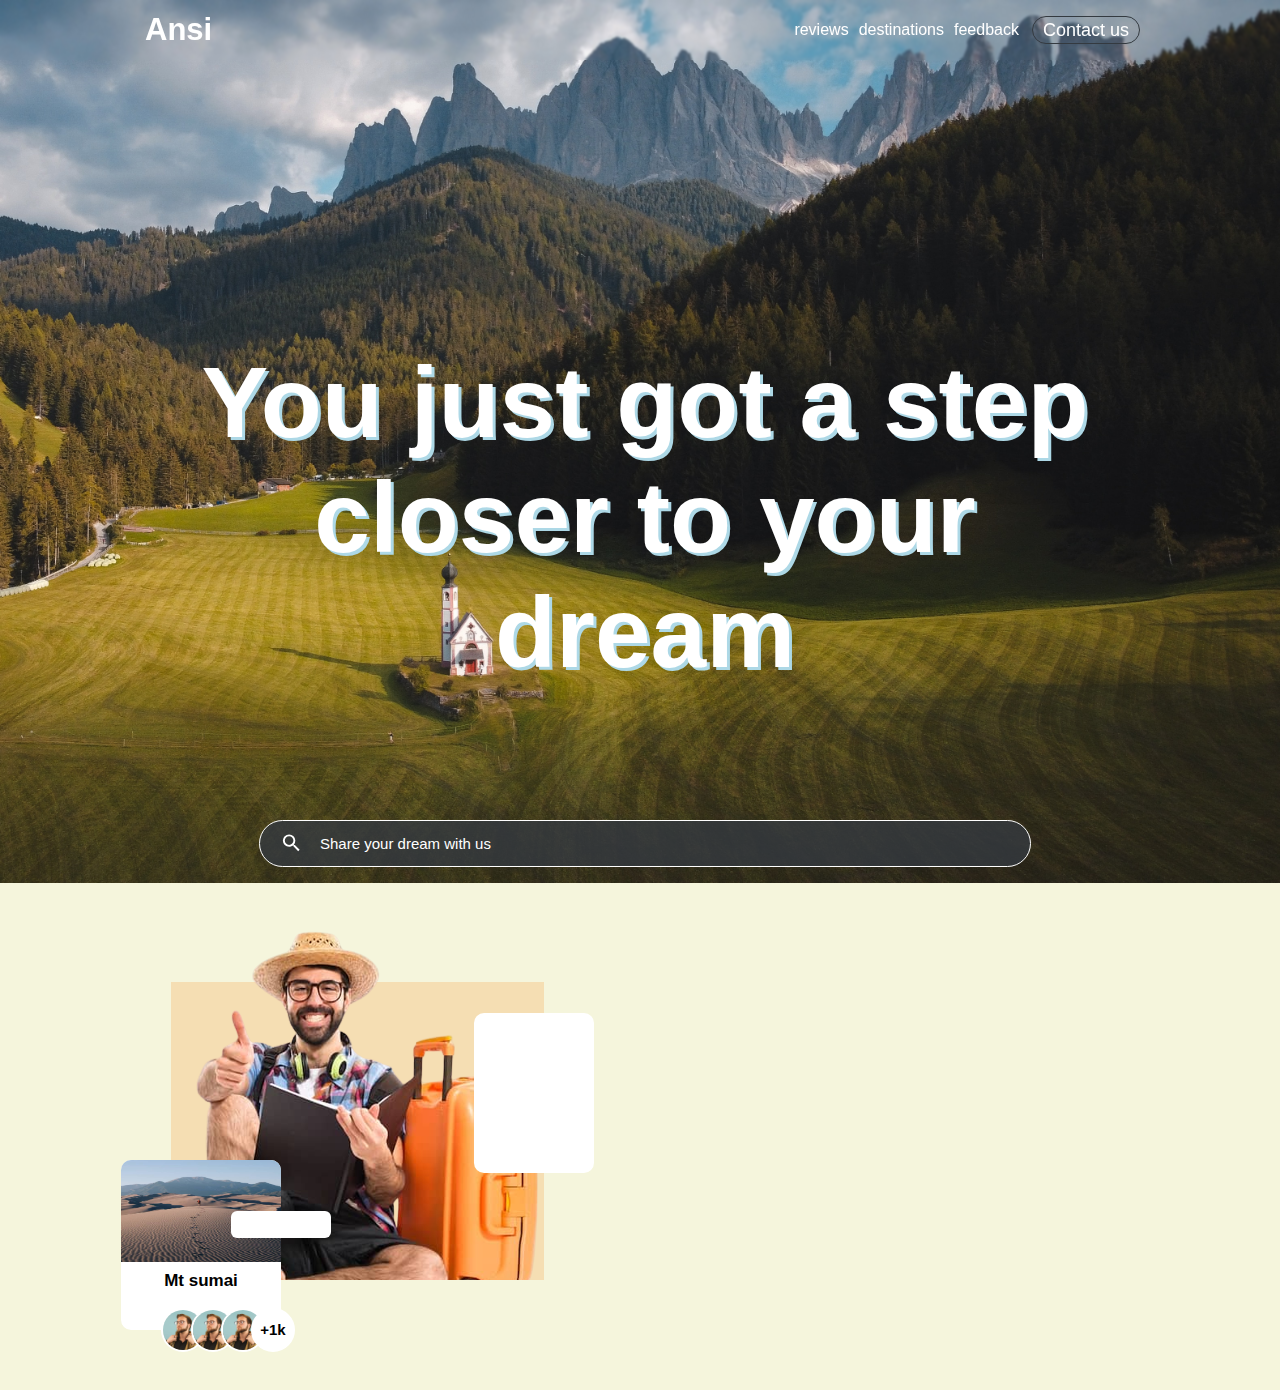
==== Template3/index.html @ cf10e650 "started a templates repo" ====
<!DOCTYPE html>
<html lang="en">
<head>
    <meta charset="UTF-8">
    <meta name="viewport" content="width=device-width, initial-scale=1.0">
    <link rel="stylesheet" href="style.css">
    <title>Template3</title>
</head>
<body>
    <nav>
        <div class="nav">
            <span>Ansi</span>
            <span>reviews</span>
            <span>destinations</span>
            <span>feedback</span>
            <div class="contact-us">
                <span>Contact us</span>
            </div>
        </div>
    </nav>
    <main class="main1">
        <div class="main">
            <img src="images/eleonora-gaini-0r3HJ7Gclxs-unsplash.jpg" alt="" class="bg">
            <div class="search-bar">
            <span class="head-text">You just got a step closer to your dream</span>
                <div class="box">
                    <div class="box1">
                        <img src="images/IMG-20230928-WA0027.jpg" alt="">
                        <div class="span">
                            <span>Sea Trip</span>
                            <div class="plan-trip"><span>Plan a trip</span></div>
                        </div>
                    </div>
                    <div class="box1">
                        <img src="images/IMG-20230928-WA0026.jpg" alt="">
                        <div class="span">
                            <span>Plane Trip</span>
                            <div class="plan-trip"><span>Plan a trip</span></div>
                        </div>
                    </div>
                    <div class="box1">
                        <img src="images/road.jpg" alt="">
                        <div class="span">
                            <span>Road Trip</span>
                            <div class="plan-trip"><span>Plan a trip</span></div>
                        </div>
                    </div>
                    <div class="box2"></div>
                </div>
                <div class="search">
                    <input type="text" placeholder="Share your dream with us">
                    <img src="images/icon_search.svg" alt="search">
                </div>
                
            </div>
        </div>
    </main>
    <main class="main2">
        <section>
            <div class="man-i">
                <div class="location"></div>
                <div class="support">
                    <img src="images/IMG-20230928-WA0019.jpg" alt="">
                    <div class="tag">
                        <div class="loca"></div>
                        <span class="tag-title">Mt sumai</span>
                        <div class="real-tags">
                            <div>
                                <img src="images/team-3.jpg" alt="">
                                <img src="images/team-3.jpg" alt="">
                                <img src="images/team-3.jpg" alt="">
                                <span>+1k</span>
                            </div>
                        </div>
                    </div>
                </div>
                <img src="images/IMG-20230928-WA0028-removebg-preview.png" alt="">
            </div>
        </section>
        <section></section>
    </main>
    <main class="main3">
        <div class="pic1"></div>
        <div class="other-loca"></div>
    </main>
    <script>
    </script>
</body>
</html>
---- Template3/style.css ----
:root{
    --coral: coral;
}
::-webkit-scrollbar{
    display: none;
}
body{
    max-width: 100vw;
    padding: 0;
    overflow-x: hidden;
    display: flex;
    flex-direction: column;
    margin: 0;
}
nav{
    padding-block: 10px;
    width: 100vw;
    position: fixed;
    top: 0;
    left: 0;
    z-index: 1;
    height: 40px;
    display: flex;
    justify-content: center;
    backdrop-filter: blur(1px);
}
.nav{
    width: calc(100% - 30px);
    padding-left: 15px;
    padding-right: 15px;
    max-width: 1000px;
    display: flex;
    align-items: center;
}
.nav > span:first-child{
    font-family: 'Franklin Gothic Medium', 'Arial Narrow', Arial, sans-serif;
    color: White;
    font-size: 31px;
    font-weight: 600;
    cursor: context-menu;
    margin-right: auto;
    text-decoration: none;
}
.nav > span:first-child:hover{
    text-decoration: none;
}
.contact-us{
    margin-left: 8px;
    display: flex;
    border-radius: 20px;
    padding-top: 2.5px;
    padding-bottom: 2.5px;
    padding-left: 10px;
    padding-right: 10px;
    align-items: center;
    color: white;
    cursor: pointer;
    backdrop-filter: blur(1px);
    border: 1px solid #343a40;
}
.contact-us:hover{
    background-color: #343a40;
    box-shadow: 1px 1px #343a40;
    transform: scale(1.1);
    transition: 1s;
    margin-left: 10px;
}
.contact-us span{
    font-family: 'Segoe UI', Tahoma, Geneva, Verdana, sans-serif;
    font-size: 18px;
    font-weight: 500;
}
.nav > span{
    color: white;
    font-family: 'Franklin Gothic Medium', 'Arial Narrow', Arial, sans-serif;
    color: White;
    font-size: 16px;
    margin: 5px;
    cursor: pointer;
    position: relative;
}
.main{
    width: 100vw;
    padding: 0;
    max-height: 100vh;
    overflow: hidden;
    position: relative;
}
.main1{
    background-color: beige;
}
.bg{
    width: 100%;
    height: auto;
}
.head-text{
   margin-bottom: 50px;
   /* margin-bottom: 50px; */
   font-family: 'Franklin Gothic Medium', 'Arial Narrow', Arial, sans-serif;
   font-size: 100px;
   /* font-size: 55px; */
   font-weight: 600;
   color: white;
   text-align: center;
   width: 70vw;
   text-shadow: 3px 3px lightblue;
   cursor: context-menu;
}
.search-bar{
    width: calc(100vw - 40px);
    max-width: 770px;
    position: absolute;
    bottom: 20px;
    left: 50%;
    transform: translateX(-50%);
    display: flex;
    flex-direction: column;
    gap: 40px;
    padding-left: 10px;
    align-items: center;
}
.search{
    position: relative;
    display: flex;
    align-items: center;
    justify-content: center;
    width: 100%;
    max-width: 770px;
    height: 45px;
    background-color: rgba(52, 58, 64, 0.8); 
    border: 1px solid white;
    border-radius: 30px;
}
.search input{
    width: calc(100% - 60px);
    border-radius: 30px;
    background-color: unset;
    color: white;
    height: 90%;
    outline: none;
    border: none;
    font-size: 15px;
    padding-inline-start: 60px;
    font-family: 'Segoe UI', Tahoma, Geneva, Verdana, sans-serif;
}
.search input::placeholder{
    color: white;
}
.search img{
    position: absolute;
    top: 50%;
    transform: translateY(-50%);
    left: 20px;
    width: 23px
}
.box{
    width: fit-content;
    height: 0px;
    border-radius: 10px;
    display: flex;
    overflow: hidden;
}
.box1{
    position: relative;
    overflow: hidden;
    margin-left: 20px;
    height: 220px;
    width: 220px;
    background-color: white;
    box-shadow: 1px #343a40;
    border-radius: inherit;
}
.span{
    position: absolute;
    top: 100%;
    left: 0;
    height: calc(25% - 20px);
    width: calc(100% - 20px);
    background-color: white;
    display: flex;
    align-items: center;
    padding: 10px;
    border-bottom-left-radius: 10px;
    border-bottom-right-radius: 10px;
}
.span > span{
    font-family: 'Lucida Sans', 'Lucida Sans Regular', 'Lucida Grande', 'Lucida Sans Unicode', Geneva, Verdana, sans-serif;
    color: black;
    font-size: 17px;
    font-weight: 600;
    margin-right: auto;
    cursor: pointer;
}
.plan-trip{
    height: 25px;
    padding: 5px;
    padding-left: 10px;
    padding-right: 10px;
    background-color: orange;
    border-radius: 17px;
    display: flex;
    align-items: center;
    cursor: pointer;
}
.plan-trip > span{
    font-family: 'Lucida Sans', 'Lucida Sans Regular', 'Lucida Grande', 'Lucida Sans Unicode', Geneva, Verdana, sans-serif;
    font-size: 13px;
    color: #343a40;
}
.box1:hover img{
    transition: 1s all;
    transform: scale(1.3);
}
.box1:hover .span{
    transition: 1s all;
    top: 75%;
}
.box1:first-child{
    margin-left: 0px;
}
.box1:last-child{
    margin-right: 20px;
}
.box1 img{
    width: 100%;
    height: 100%;
    border-radius: inherit;
}
.main2{
    width: calc(100% - 40px);
    height: fit-content;
    padding: 20px;
    display: flex;
    gap: 20px;
    background-color: beige;
}
.main2 section:first-child{
    width: 50%;
    display: flex;
    align-items: center;
    justify-content: center;
    position: relative;
    height: fit-content;
}
.location{
    position: absolute;
    width: 120px;
    height: 160px;
    background-color: white;
    top: 50%;
    transform: translateY(-50%);
    right: -50px;
    border-radius: 10px;
}
.support{
    position: absolute;
    width: 160px;
    height: 170px;
    background-color: white;
    bottom: -50px;
    left: -50px;
    border-radius: 10px;
}
.man-i{
    margin-bottom: 90px;
    margin-left: 55px;
    position: relative;
    width: fit-content;
    background-image: linear-gradient(180deg, beige 20%, wheat 20%);
    height: fit-content;
    display: flex;
    flex-direction: column;
}
.loca{
    position: absolute;
    top: -55px;
    right: -50px;
    width: 100px;
    height: 27px;
    background-color: white;
    border-radius: 6px;
}
.support img{
    height: 60%;
    width: 100%;
    border-top-left-radius: 10px;
    border-top-right-radius: 10px;
}
.tag{
    display: flex;
    align-items: start;
    justify-content: center;
    position: relative;
    height: 40%;
    border-bottom-left-radius: 10px;
    border-bottom-right-radius: 10px;
}
.tag-title{
    font-family: Arial, Helvetica, sans-serif;
    font-size: 17px;
    font-weight: 600;
    margin-top: 5px;
    color: black;
}
.real-tags{
    position: absolute;
    bottom: -50%;
    width: 140px;
    left: 40px;
    height: 40px;
    transform: translateY(-50%);
}
.real-tags > div{
    display: flex;
    position: relative;
}
.real-tags > div img{
    border: 2px solid white;
    height: 40px;
    width: 40px;
    border-radius: 50%;
}
.real-tags > div img:nth-child(2){
    position: absolute;
    top: 0;
    left: 30px;
}
.real-tags > div img:nth-child(3){
    position: absolute;
    top: 0;
    left: 60px;
}
.real-tags > div span{
    display: flex;
    align-items: center;
    justify-content: center;
    position: absolute;
    top: 0;
    left: 90px;
    background-color: white;
    color: black;
    font-family: 'Lucida Sans', 'Lucida Sans Regular', 'Lucida Grande', 'Lucida Sans Unicode', Geneva, Verdana, sans-serif;
    font-size: 15px;
    font-weight: 900;
    width: 40px;
    height: 40px;
    border-radius: 50%;
    border: 2px solid white;
}
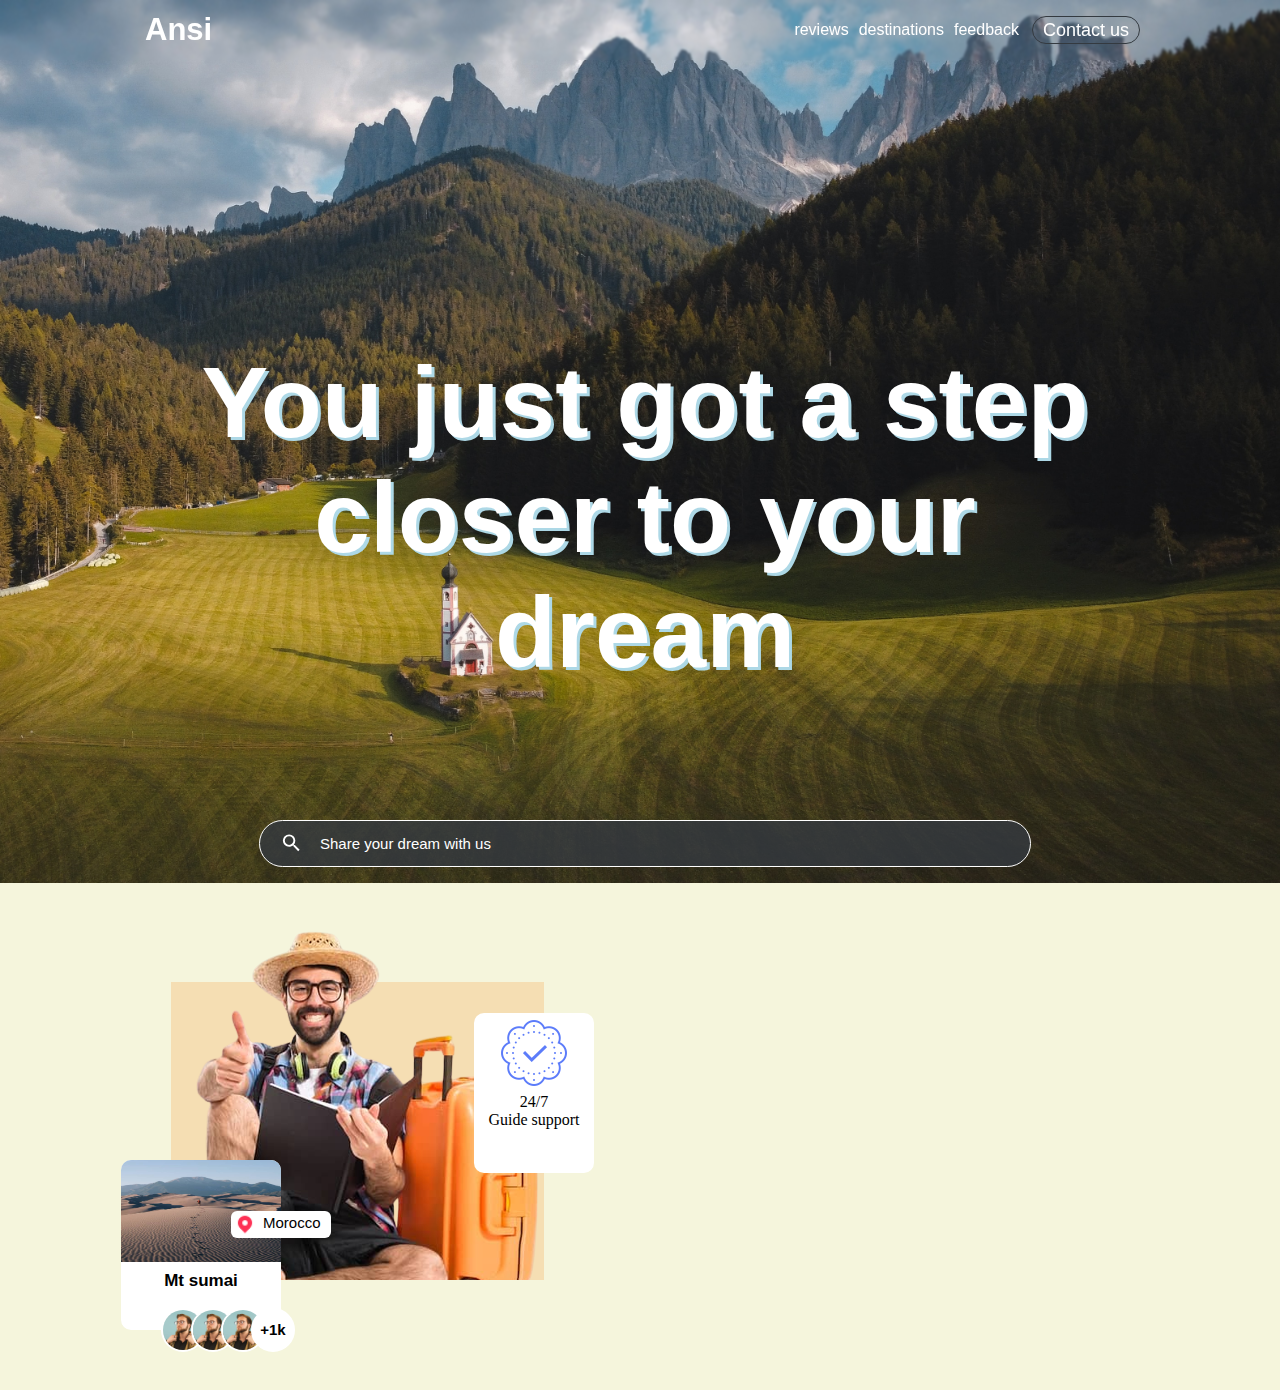
==== commit b909597f: "slight changes" ====
--- a/Template3/index.html
+++ b/Template3/index.html
@@ -58,11 +58,18 @@
     <main class="main2">
         <section>
             <div class="man-i">
-                <div class="location"></div>
+                <div class="location">
+                    <img src="images/icons8-verified-account-80.png" alt="">
+                    <span>24/7</span>
+                    <span>Guide support</span>
+                </div>
                 <div class="support">
                     <img src="images/IMG-20230928-WA0019.jpg" alt="">
                     <div class="tag">
-                        <div class="loca"></div>
+                        <div class="loca">
+                            <img src="images/icons8-location-16.png" alt="">
+                            <span>Morocco</span>
+                        </div>
                         <span class="tag-title">Mt sumai</span>
                         <div class="real-tags">
                             <div>
--- a/Template3/style.css
+++ b/Template3/style.css
@@ -251,6 +251,17 @@
     transform: translateY(-50%);
     right: -50px;
     border-radius: 10px;
+    display: flex;
+    align-items: center;
+    flex-direction: column;
+}
+.location img{
+    width: 80px;
+}
+.location span:first-child{
+    font-family: 'Franklin Gothic Medium', 'Arial Narrow', Arial, sans-serif;
+    font-size: 21px;
+    color: black; 
 }
 .support{
     position: absolute;
@@ -279,8 +290,23 @@
     height: 27px;
     background-color: white;
     border-radius: 6px;
-}
-.support img{
+    display: flex;
+    align-items: center;
+    gap: 5px;
+}
+.loca img{
+    height: 25px;
+    width: auto;
+    transform: scale(0.7);
+    margin-left: 2px;
+}
+.loca span{
+    margin-bottom: 2.5px;
+    font-family: 'Segoe UI', Tahoma, Geneva, Verdana, sans-serif;
+    font-size: 15px;
+    font-weight: 500;
+}
+.support > img{
     height: 60%;
     width: 100%;
     border-top-left-radius: 10px;
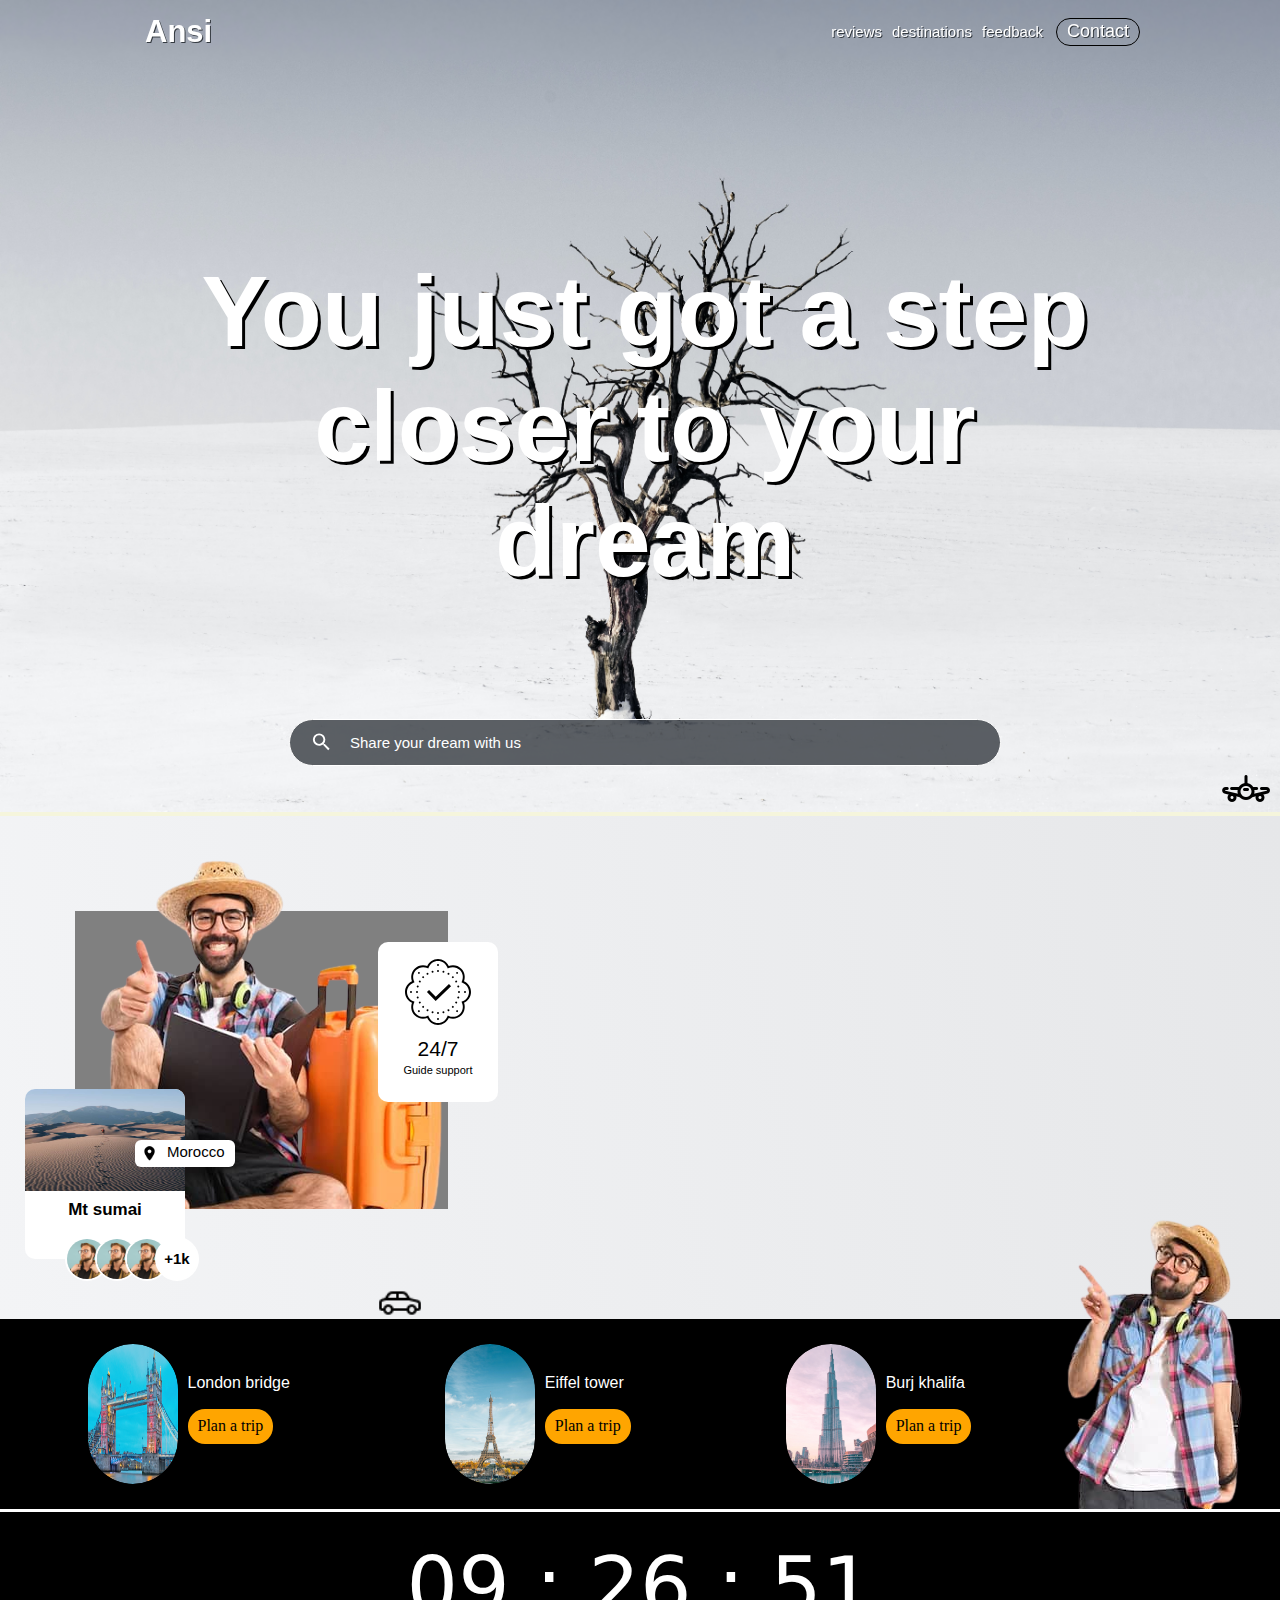
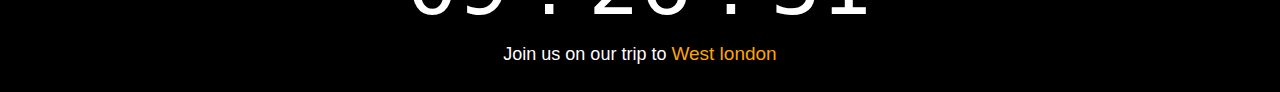
==== commit 37bdd066: "imported essential images" ====
--- a/Template3/index.html
+++ b/Template3/index.html
@@ -10,39 +10,42 @@
     <nav>
         <div class="nav">
             <span>Ansi</span>
+            <div class="search2">
+                <input type="text" placeholder="Share your dream with us">
+                <div class="send">
+                    <img src="images/icon_search.svg" alt="">
+                </div>
+            </div>
             <span>reviews</span>
             <span>destinations</span>
             <span>feedback</span>
             <div class="contact-us">
-                <span>Contact us</span>
+                <span>Contact</span>
             </div>
         </div>
     </nav>
     <main class="main1">
         <div class="main">
-            <img src="images/eleonora-gaini-0r3HJ7Gclxs-unsplash.jpg" alt="" class="bg">
+            <img src="images/michal-zych-qV8VSz-zgkE-unsplash.jpg" alt="" class="bg">
             <div class="search-bar">
             <span class="head-text">You just got a step closer to your dream</span>
                 <div class="box">
                     <div class="box1">
                         <img src="images/IMG-20230928-WA0027.jpg" alt="">
                         <div class="span">
-                            <span>Sea Trip</span>
-                            <div class="plan-trip"><span>Plan a trip</span></div>
+                            <div class="plan-trip"><span>Plan a sea trip</span></div>
                         </div>
                     </div>
                     <div class="box1">
                         <img src="images/IMG-20230928-WA0026.jpg" alt="">
                         <div class="span">
-                            <span>Plane Trip</span>
-                            <div class="plan-trip"><span>Plan a trip</span></div>
+                            <div class="plan-trip"><span>Plan a plane trip</span></div>
                         </div>
                     </div>
                     <div class="box1">
                         <img src="images/road.jpg" alt="">
                         <div class="span">
-                            <span>Road Trip</span>
-                            <div class="plan-trip"><span>Plan a trip</span></div>
+                            <div class="plan-trip"><span>Plan a road trip</span></div>
                         </div>
                     </div>
                     <div class="box2"></div>
@@ -54,20 +57,21 @@
                 
             </div>
         </div>
+        <img class="plane" src="images/icons8-airplane-48.png" alt="">
     </main>
     <main class="main2">
         <section>
             <div class="man-i">
                 <div class="location">
-                    <img src="images/icons8-verified-account-80.png" alt="">
-                    <span>24/7</span>
-                    <span>Guide support</span>
+                    <img src="images/Verified Account-595b40b65ba036ed117d0d14.svg" alt="">
+                    <span class="g24">24/7</span>
+                    <span class="gg">Guide support</span>
                 </div>
                 <div class="support">
                     <img src="images/IMG-20230928-WA0019.jpg" alt="">
                     <div class="tag">
                         <div class="loca">
-                            <img src="images/icons8-location-16.png" alt="">
+                            <img src="images/icons8-location-24.png" alt="">
                             <span>Morocco</span>
                         </div>
                         <span class="tag-title">Mt sumai</span>
@@ -84,13 +88,156 @@
                 <img src="images/IMG-20230928-WA0028-removebg-preview.png" alt="">
             </div>
         </section>
-        <section></section>
+        <section>
+            <div class="out">
+                <div class="cards" style="--delay:-1;">
+                    <img src="images/eleonora-gaini-0r3HJ7Gclxs-unsplash.jpg" alt="">
+                    <div class="down">
+                        <span>Lorem ipsum</span>
+                        <span>Plan a trip</span>
+                    </div>
+                </div>
+                <div class="cards" style="--delay:0;">
+                    <img src="images/eleonora-gaini-0r3HJ7Gclxs-unsplash.jpg" alt="">
+                    <div class="down">
+                        <span>Lorem ipsum</span>
+                        <span>Plan a trip</span>
+                    </div>
+                </div>
+                <div class="cards" style="--delay:1;">
+                    <img src="images/IMG-20230928-WA0017.jpg" alt="">
+                    <div class="down">
+                        <span>Lorem ipsum</span>
+                        <span>Plan a trip</span>
+                    </div>
+                </div>
+                <div class="cards" style="--delay:2;">
+                    <img src="images/willian-matiola-OufRosHUynU-unsplash.jpg" alt="">
+                    <div class="down">
+                        <span>Lorem ipsum</span>
+                        <span>Plan a trip</span>
+                    </div>
+                </div>
+                <div class="cards" style="--delay:2;">
+                    <img src="images/lucas-van-oort-ps19yn66sjs-unsplash.jpg" alt="">
+                    <div class="down">
+                        <span>Lorem ipsum</span>
+                        <span>Plan a trip</span>
+                    </div>
+                </div>
+            </div>
+        </section>
     </main>
     <main class="main3">
-        <div class="pic1"></div>
-        <div class="other-loca"></div>
+        <img src="images/IMG-20230928-WA0025-removebg-preview.png" class="ahah" alt="">
+        <img src="images/icons8-car-32.png" class="car" alt="">
+        <div class="other-loca">
+            <div class="other-loca1">
+                <div class="xsh">
+                    <img src="images/viktor-forgacs-Yn9LiXt53jQ-unsplash.jpg" alt="">
+                </div>
+                <div>
+                    <span>London bridge</span>
+                    <span>Plan a trip</span>
+                </div>
+            </div>
+            <div class="other-loca1">
+                <div class="xsh">
+                    <img src="images/anthony-delanoix-Q0-fOL2nqZc-unsplash.jpg" alt="">
+                </div>
+                <div>
+                    <span>Eiffel tower</span>
+                    <span>Plan a trip</span>
+                </div>
+            </div>
+            <div class="other-loca1">
+                <div class="xsh">
+                    <img src="images/jeff-tumale-rbdQHqcu-yo-unsplash.jpg" alt="">
+                </div>
+                <div>
+                    <span>Burj khalifa</span>
+                    <span>Plan a trip</span>
+                </div>
+            </div>
+        </div>
+    </main>
+    <main class="main4">
+        <section>
+            <span class="hour"></span>
+            <span class="minutes"></span>
+            <span class="seconds"></span>
+        </section>
+        <div>
+            <span>Join us on our trip to&nbsp;</span>
+             <a>West london</a>
+        </div>
     </main>
     <script>
+        const target = document.querySelector(".search")
+        const tar = document.querySelector("nav")
+        const box = document.querySelector(".box")
+        const hour = document.querySelector(".hour")
+        const minutes = document.querySelector(".minutes")
+        const seconds = document.querySelector(".seconds")
+        const nav = document.querySelectorAll(".nav span")
+        const headtext = document.querySelector(".head-text")
+        const targeted = document.querySelector(".search2");
+
+        function dater(){
+            var dateto = new Date("jan 1, 2050 12:00:00")
+            var date = new Date().getTime();
+            distance = dateto - date
+            h = Math.floor((distance % (1000*60*60*24))/(1000*60*60)).toLocaleString(undefined, {minimumIntegerDigits: 2})
+            m = Math.floor((distance % (1000*60*60))/(1000*60)).toLocaleString(undefined, {minimumIntegerDigits: 2})
+            s = Math.floor((distance % (1000*60))/(1000)).toLocaleString(undefined, {minimumIntegerDigits: 2})
+            seconds.innerHTML = `${s}`;
+            minutes.innerHTML = `${m}&nbsp;:&nbsp;`;
+            hour.innerHTML = `${h}&nbsp;:&nbsp;`;
+            if (distance < 0){
+                clearInterval(dater)
+            }
+        }
+        setInterval(dater, 1000)
+        function callback(entries, observer) {
+            entries.forEach((entry) => {
+            if(entry.isIntersecting) {
+                targeted.style.display = "none";
+                target.style.visibility = "visible" 
+                tar.style.backgroundImage = "unset"
+                tar.style.borderBottom = "none"
+                nav.forEach(element => {
+                    element.style.color = "white"
+                    element.style.textShadow= "1px 1px #343a40"
+                });
+            } else {
+                tar.style.backgroundImage = "linear-gradient(80deg, #f3f4f6,#e6e7e9)"
+                tar.style.borderBottom = "2px solid black"
+                targeted.style.display = "flex";
+                target.style.visibility = "hidden" 
+                nav.forEach(element => {
+                    element.style.color = "black"
+                    element.style.textShadow= "unset"
+                });
+            }
+            });
+        }
+
+        function createObserver(target, callback) {
+        const options = {
+            root: null,
+            threshold: 1
+        };
+        const observer = new IntersectionObserver(callback, options);
+        observer.observe(target);
+        }
+        
+        createObserver(target, callback);
+
+        function showbox(){
+            box.style.height = "220px";
+            headtext.style.fontSize = "55px"
+        }
+        target.addEventListener("click", showbox)
     </script>
 </body>
 </html>--- a/Template3/style.css
+++ b/Template3/style.css
@@ -31,6 +31,11 @@
     max-width: 1000px;
     display: flex;
     align-items: center;
+    background-color: transparent;
+    border-radius: 30px;
+    height: 48px;
+    transition: 1s;
+    transition: 1s;
 }
 .nav > span:first-child{
     font-family: 'Franklin Gothic Medium', 'Arial Narrow', Arial, sans-serif;
@@ -55,29 +60,76 @@
     align-items: center;
     color: white;
     cursor: pointer;
-    backdrop-filter: blur(1px);
-    border: 1px solid #343a40;
-}
-.contact-us:hover{
-    background-color: #343a40;
-    box-shadow: 1px 1px #343a40;
-    transform: scale(1.1);
-    transition: 1s;
-    margin-left: 10px;
+    margin-bottom:5px;
+    border: 1px solid black
 }
 .contact-us span{
     font-family: 'Segoe UI', Tahoma, Geneva, Verdana, sans-serif;
     font-size: 18px;
-    font-weight: 500;
+    font-weight: 400;
+    text-shadow: 1px 1px #343a40;
+}
+.search2{
+    margin-right: auto;
+    width: 330px;
+    height: 35px;
+    margin-left: 20px;
+    margin-bottom: 5px;
+    border-radius: 30px;
+    background-color: black;
+    display: none;
+    align-items: center;
+    gap: 5px;
+    justify-content: center;
+    opacity: 1;
+}
+.search2:hover{
+    transition: 1s cubic-bezier(1, 1, 0, 0);
+}
+.search2 > input{
+    width: 287px;
+    height: 25px;
+    margin-left: 5px;
+    border-radius: 30px;
+    background-color: #e6e7e9;
+    outline: none;
+    border:  none;
+    padding-inline-start: 20px;
+}
+.search2 > input::placeholder{
+    font-family: 'Segoe UI', Tahoma, Geneva, Verdana, sans-serif;
+    font-size: 13px; 
+}
+.send{
+    width: 20px;
+    height: 20px;
+    border: 4px solid #e6e7e9;
+    border-radius: 50%;
+    margin-right: 5px;
+    background-color: black;
+    display: flex;
+    align-items: center;
+    justify-content: center;
+}
+.send:hover{
+    width: 22px;
+    height: 22px;
+    border: 2px solid #e6e7e9;
+    transform: scale(1.16);
+}
+.send img{
+    transform: scale(0.6);
 }
 .nav > span{
     color: white;
-    font-family: 'Franklin Gothic Medium', 'Arial Narrow', Arial, sans-serif;
+    font-family: 'Segoe UI', Tahoma, Geneva, Verdana, sans-serif;
     color: White;
-    font-size: 16px;
+    font-size: 15px;
     margin: 5px;
     cursor: pointer;
     position: relative;
+    text-shadow: 1px 1px #343a40;
+    margin-bottom: 10px;
 }
 .main{
     width: 100vw;
@@ -88,13 +140,15 @@
 }
 .main1{
     background-color: beige;
+    backdrop-filter: blur(1px);
+    -webkit-backdrop-filter: blur(1px);
 }
 .bg{
     width: 100%;
     height: auto;
 }
 .head-text{
-   margin-bottom: 50px;
+   margin-bottom: 40px;
    /* margin-bottom: 50px; */
    font-family: 'Franklin Gothic Medium', 'Arial Narrow', Arial, sans-serif;
    font-size: 100px;
@@ -103,14 +157,15 @@
    color: white;
    text-align: center;
    width: 70vw;
-   text-shadow: 3px 3px lightblue;
+   text-shadow: 3px 3px black;
    cursor: context-menu;
+   transition: 1s;
 }
 .search-bar{
     width: calc(100vw - 40px);
     max-width: 770px;
     position: absolute;
-    bottom: 20px;
+    bottom: 50px;
     left: 50%;
     transform: translateX(-50%);
     display: flex;
@@ -124,13 +179,17 @@
     display: flex;
     align-items: center;
     justify-content: center;
-    width: 100%;
+    width: calc(100% - 60px);
     max-width: 770px;
     height: 45px;
     background-color: rgba(52, 58, 64, 0.8); 
     border: 1px solid white;
     border-radius: 30px;
 }
+.search:hover{
+    transition: 0.5s;
+    border: 1px solid black;
+}
 .search input{
     width: calc(100% - 60px);
     border-radius: 30px;
@@ -159,6 +218,7 @@
     border-radius: 10px;
     display: flex;
     overflow: hidden;
+    transition: 1s;
 }
 .box1{
     position: relative;
@@ -169,6 +229,7 @@
     background-color: white;
     box-shadow: 1px #343a40;
     border-radius: inherit;
+    transition: 1s;
 }
 .span{
     position: absolute;
@@ -176,20 +237,12 @@
     left: 0;
     height: calc(25% - 20px);
     width: calc(100% - 20px);
-    background-color: white;
+    background-color: transparent;
     display: flex;
     align-items: center;
     padding: 10px;
     border-bottom-left-radius: 10px;
     border-bottom-right-radius: 10px;
-}
-.span > span{
-    font-family: 'Lucida Sans', 'Lucida Sans Regular', 'Lucida Grande', 'Lucida Sans Unicode', Geneva, Verdana, sans-serif;
-    color: black;
-    font-size: 17px;
-    font-weight: 600;
-    margin-right: auto;
-    cursor: pointer;
 }
 .plan-trip{
     height: 25px;
@@ -201,6 +254,7 @@
     display: flex;
     align-items: center;
     cursor: pointer;
+    margin-left: auto;
 }
 .plan-trip > span{
     font-family: 'Lucida Sans', 'Lucida Sans Regular', 'Lucida Grande', 'Lucida Sans Unicode', Geneva, Verdana, sans-serif;
@@ -208,11 +262,9 @@
     color: #343a40;
 }
 .box1:hover img{
-    transition: 1s all;
     transform: scale(1.3);
 }
 .box1:hover .span{
-    transition: 1s all;
     top: 75%;
 }
 .box1:first-child{
@@ -225,22 +277,127 @@
     width: 100%;
     height: 100%;
     border-radius: inherit;
+    transition: 1s;
 }
 .main2{
+    position: relative;
     width: calc(100% - 40px);
     height: fit-content;
     padding: 20px;
     display: flex;
     gap: 20px;
-    background-color: beige;
+    background-image: linear-gradient(80deg, #f3f4f6,#e6e7e9);
 }
 .main2 section:first-child{
-    width: 50%;
-    display: flex;
+    display: flex;
+    margin-left: 55px;
     align-items: center;
     justify-content: center;
     position: relative;
     height: fit-content;
+}
+.main2 section:last-child{
+    display: flex;
+    align-items: center;
+    justify-content: center;
+    position: relative;
+    width: 100%;
+    height: auto;
+    margin-left: 55px;
+    overflow-y: hidden;
+}
+.plane{
+    position: absolute;
+    bottom: 0px;
+    right: 10px;
+    z-index: 2;
+}
+.out{
+    display: flex;
+    align-items: center;
+    justify-content: center;
+    height: 100%;
+}
+.main2 section:last-child .cards{
+    padding: 20px;
+    opacity: 0;
+    pointer-events: none;
+    position: absolute;
+    display: flex;
+    flex-direction: column;
+    align-items: flex-end;
+    justify-content: space-between;
+    border-radius: 20px;
+    box-shadow: 0px 10px 15px rgba(0,0,0,0.1);
+    animation: animate 15s linear infinite;
+    animation-delay: calc(3s * var(--delay));
+    overflow: hidden;
+    cursor: pointer;
+  }
+.down{
+    position: absolute;
+    bottom: 30px;
+    left: 0;
+    width: 100%;
+    height: 35px;
+    transform: scale(0.8);
+    display: flex;
+    align-items: center;
+}
+.down span:first-child{
+    margin-right: auto;
+    color: white;
+    cursor: context-menu;
+    font-size: 16px;
+    font-family: 'Segoe UI', Tahoma, Geneva, Verdana, sans-serif;
+}
+.down span:last-child{
+    height: 25px;
+    padding: 5px;
+    padding-left: 10px;
+    padding-right: 10px;
+    background-color: orange;
+    border-radius: 17px;
+    display: flex;
+    align-items: center;
+    cursor: pointer;
+    width: fit-content;
+}
+.cards img{
+    border-radius: 20px;
+    width: 100%;
+    height: auto;
+    max-height: 300px;
+}
+.main2 section:last-child:hover .cards{
+  animation-play-state: paused;
+}
+.main2 section:last-child .cards:last-child{
+  animation-delay: calc(-3s * var(--delay));
+}
+@keyframes animate {
+  0%{
+    opacity: 0;
+    transform: translateY(100%) scale(0.5);
+  }
+  5%, 20%{
+    opacity: 0.4;
+    transform: translateY(100%) scale(0.7);
+  }
+  25%, 40%{
+    opacity: 1;
+    pointer-events: auto;
+    transform: translateY(0%) scale(1.2);
+    box-shadow: none;
+  }
+  45%, 60%{
+    opacity: 0.4;
+    transform: translateY(-100%) scale(0.7);
+  }
+  65%, 100%{
+    opacity: 0;
+    transform: translateY(-100%) scale(0.5);
+  }
 }
 .location{
     position: absolute;
@@ -256,12 +413,20 @@
     flex-direction: column;
 }
 .location img{
+    margin-top: 10px;
+    margin-bottom: 5px;
     width: 80px;
 }
-.location span:first-child{
+.g24{
     font-family: 'Franklin Gothic Medium', 'Arial Narrow', Arial, sans-serif;
     font-size: 21px;
     color: black; 
+    margin-bottom: 3px;
+}
+.gg{
+    font-family: 'Segoe UI', Tahoma, Geneva, Verdana, sans-serif;
+    font-size: 11px;
+    color: black;  
 }
 .support{
     position: absolute;
@@ -274,10 +439,9 @@
 }
 .man-i{
     margin-bottom: 90px;
-    margin-left: 55px;
     position: relative;
     width: fit-content;
-    background-image: linear-gradient(180deg, beige 20%, wheat 20%);
+    background-image: linear-gradient(180deg, transparent 20%, grey 20%);
     height: fit-content;
     display: flex;
     flex-direction: column;
@@ -305,6 +469,7 @@
     font-family: 'Segoe UI', Tahoma, Geneva, Verdana, sans-serif;
     font-size: 15px;
     font-weight: 500;
+    cursor: context-menu;
 }
 .support > img{
     height: 60%;
@@ -372,4 +537,114 @@
     height: 40px;
     border-radius: 50%;
     border: 2px solid white;
-}+}
+.main3{
+    width: 100%;
+    height: 190px;
+    background-color: black;
+    position: relative;
+}
+.other-loca{
+    width: calc(100% - 241px);
+    margin-left: 10px;
+    height: 100%;
+    display: flex;
+    align-items: center;
+}
+.ahah{
+    position: absolute;
+    right: 0;
+    bottom: 0;
+}
+.car{
+    position: absolute;
+    left: 30%;
+    top: 0;
+    transform: translateY(-100%) scale(1.3); 
+}
+.other-loca1{
+    margin-left: auto;
+    margin-right: auto;
+    display: flex;
+}
+.xsh{
+    width: 90px;
+    height: 140px;
+    border-radius: 50px;
+    overflow: hidden;
+}
+.other-loca1 div:last-child{
+    height: 140px;
+    margin-left: 10px;
+    display: flex;
+    flex-direction: column;
+}
+.other-loca1 div:last-child span:first-child{
+    color: white;
+    margin-top: 30px;
+    cursor: context-menu;
+    font-size: 16px;
+    margin-bottom: auto;
+    font-family: 'Segoe UI', Tahoma, Geneva, Verdana, sans-serif;
+}
+.other-loca1 div:last-child span:last-child{
+    height: 25px;
+    padding: 5px;
+    padding-left: 10px;
+    padding-right: 10px;
+    background-color: orange;
+    border-radius: 17px;
+    display: flex;
+    align-items: center;
+    cursor: pointer;
+    margin-bottom: 40px;
+    width: fit-content;
+}
+.xsh img{
+    width: 90px;
+    height: 140px;
+    border-radius: 50px;
+    transition: 0.6s ease-in-out;
+}
+.xsh img:hover{
+    transform: scale(1.3);
+}
+.main4{
+    width: 100%;
+    height: 180px;
+    background-color: black;
+    border-top: 3px solid white;
+    display: flex;
+    flex-direction: column;
+    align-items: center;
+    justify-content: center;
+}
+.main4 section{
+    display: flex;
+    margin-bottom: 10px;
+}
+.main4 section span{
+    font-size: 81px;
+    color: white;
+    font-weight: lighter;
+    cursor: pointer;
+    font-family: system-ui, -apple-system, BlinkMacSystemFont, 'Segoe UI', Roboto, Oxygen, Ubuntu, Cantarell, 'Open Sans', 'Helvetica Neue', sans-serif;
+}
+.main4 div{
+    display: flex;
+    align-items: baseline;
+}
+.main4 div span{
+    cursor: pointer;
+    font-size: 18px;
+    color: white;
+    font-weight: normal;
+    font-family: 'Segoe UI', Tahoma, Geneva, Verdana, sans-serif;
+}
+.main4 div a{
+    cursor: pointer;
+    color: orange;
+    font-size: 19px;
+    font-weight: normal;
+    font-family: 'Segoe UI', Tahoma, Geneva, Verdana, sans-serif;
+}
